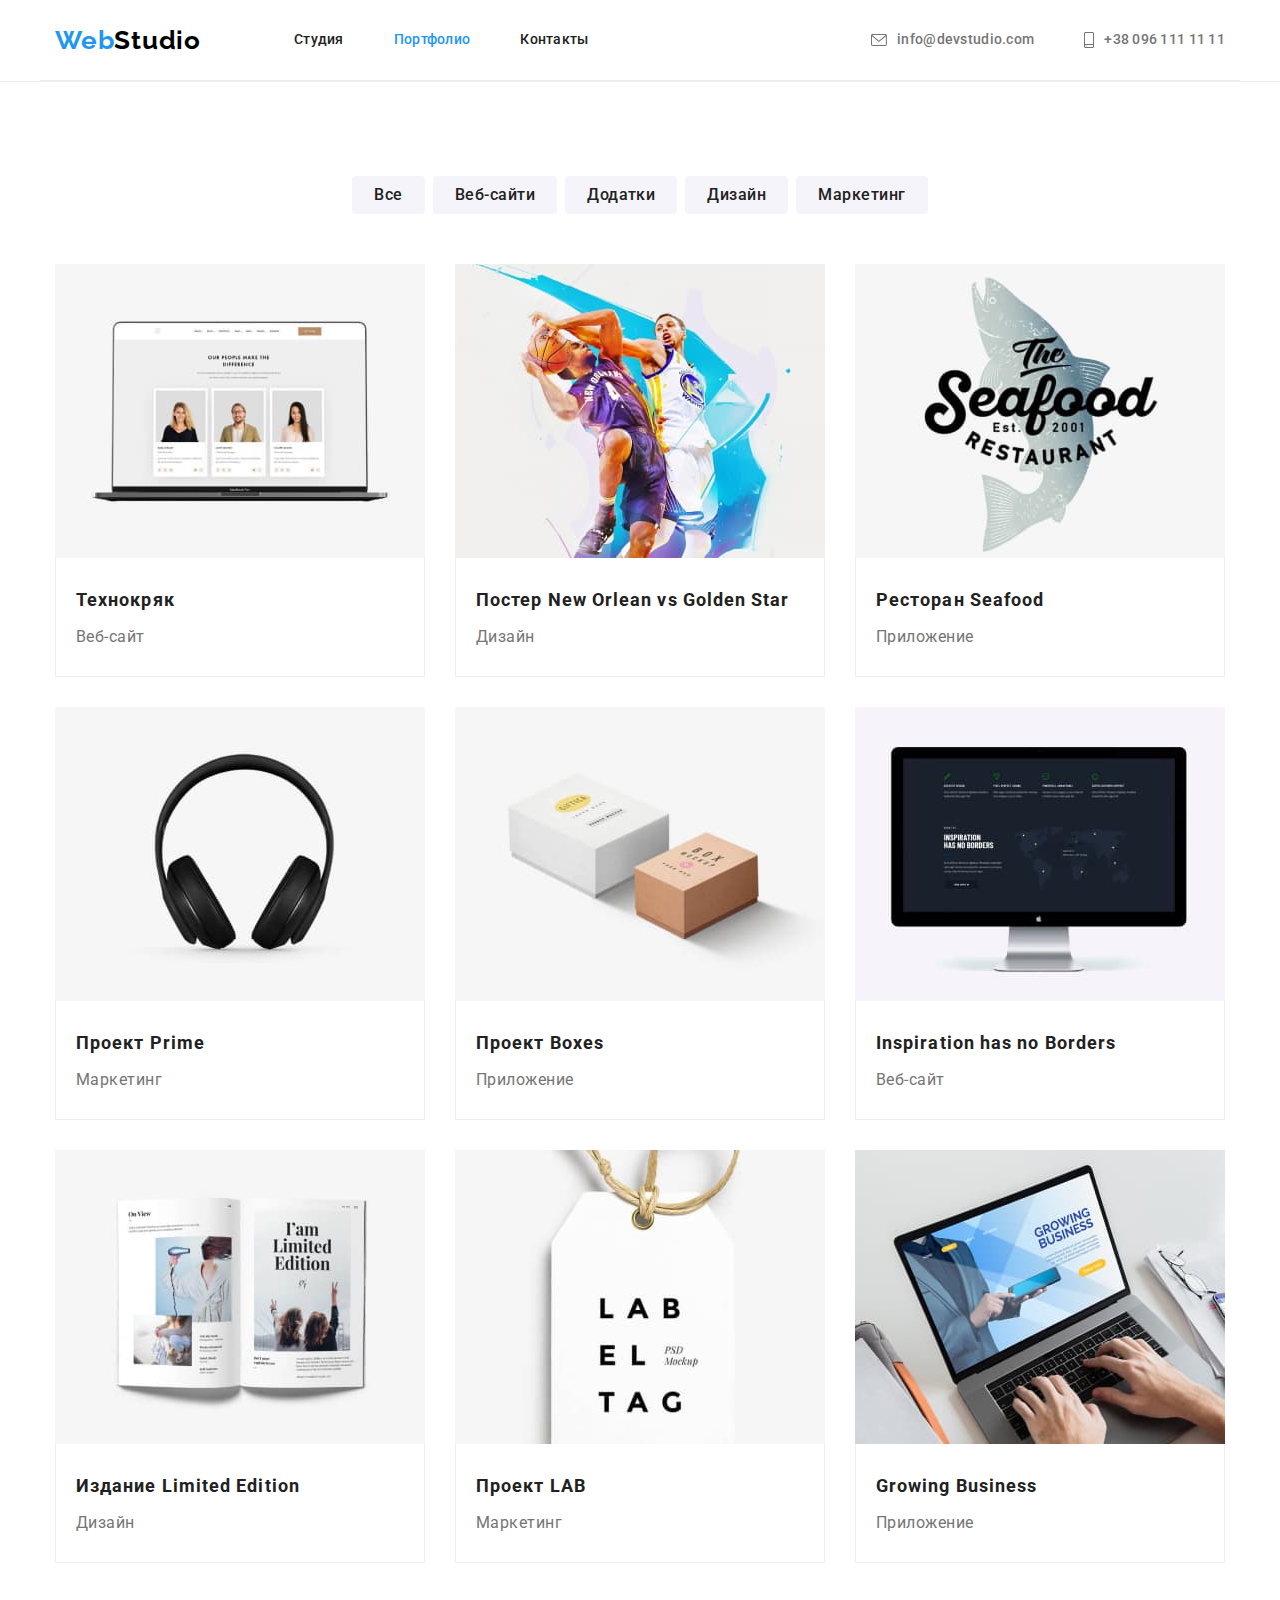
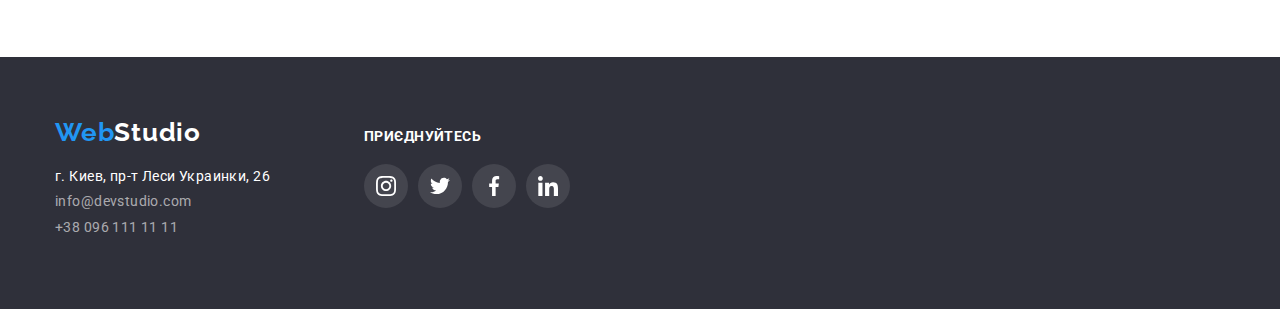
==== portfolio.html @ e6a3b4f1 "Initial commit" ====
<!DOCTYPE html>
<html lang="ru">
  <head>
    <meta charset="UTF-8" />
    <meta http-equiv="X-UA-Compatible" content="IE=edge" />
    <meta name="viewport" content="width=device-width, initial-scale=1.0" />
    <title>Studio</title>
    <link rel="preconnect" href="https://fonts.googleapis.com" />
    <link rel="preconnect" href="https://fonts.gstatic.com" crossorigin />
    <link
      href="https://fonts.googleapis.com/css2?family=Raleway:wght@700&family=Roboto:wght@400;500;700;900&display=swap"
      rel="stylesheet"
    />
    <link
      rel="stylesheet"
      href="https://cdnjs.cloudflare.com/ajax/libs/modern-normalize/1.1.0/modern-normalize.css"
      integrity="sha512-Y0MM+V6ymRKN2zStTqzQ227DWhhp4Mzdo6gnlRnuaNCbc+YN/ZH0sBCLTM4M0oSy9c9VKiCvd4Jk44aCLrNS5Q=="
      crossorigin="anonymous"
      referrerpolicy="no-referrer"
    />
    <link rel="stylesheet" href="./css/styles.css" />
  </head>
  <body>
    <header class="header">
      <div class="container">
        <nav class="header-nav">
          <a lang="en" href="" class="link logo-base"
            ><span class="logo-web">Web</span><span class="logo-Stu-header">Studio</span></a
          >
          <ul class="header-list list">
            <li><a href="./index.html" class="header-item link">Студия</a></li>
            <li><a href="./portfolio.html" class="header-item link choice">Портфолио</a></li>
            <li><a href="" class="header-item link">Контакты</a></li>
          </ul>
        </nav>
        <ul class="header-list list">
          <li class="header-list-item">
            <a lang="en" href="mailto:info@devstudio.com" class="header-mail link">
              <svg class="header-link-icon" width="16" height="12">
                <use href="./images/icon.svg#icon-envelope"></use></svg
              >info@devstudio.com</a
            >
          </li>
          <li class="header-list-item">
            <a lang="en" href="telto:+380961111111" class="header-tel link">
              <svg class="header-link-icon" width="10px" height="16px">
                <use href="./images/icon.svg#icon-smartphone"></use></svg
              >+38 096 111 11 11</a
            >
          </li>
        </ul>
      </div>
    </header>
    <main>
      <section class="section">
        <div class="container">
          <ul class="portfolio-list list">
            <li><button type="button" class="portfolio-list-btn">Все</button></li>
            <li><button type="button" class="portfolio-list-btn">Веб-сайти</button></li>
            <li><button type="button" class="portfolio-list-btn">Додатки</button></li>
            <li><button type="button" class="portfolio-list-btn">Дизайн</button></li>
            <li><button type="button" class="portfolio-list-btn">Маркетинг</button></li>
          </ul>

          <ul class="portfolio-list-pic list">
            <li class="portfolio-list-block">
              <a href="" class="portfolio-link-title link">
                <img src="./images/portfolio1.jpg" alt="notebook" width="370" height="294" />
                <div class="container-title">
                  <h2 class="portfolio-list-title list">Технокряк</h2>
                  <p class="portfolio-list-after-title">Веб-сайт</p>
                </div>
              </a>
            </li>
            <li class="portfolio-list-block">
              <a href="" class="portfolio-link-title link">
                <img src="./images/portfolio2.jpg" alt="poster" width="370" height="294" />
                <div class="container-title">
                  <h2 class="portfolio-list-title">Постер New Orlean vs Golden Star</h2>
                  <p class="portfolio-list-after-title">Дизайн</p>
                </div>
              </a>
            </li>
            <li class="portfolio-list-block">
              <a href="" class="portfolio-link-title link">
                <img src="./images/portfolio3.jpg" alt="restaurant logo" width="370" height="294" />
                <div class="container-title">
                  <h2 class="portfolio-list-title">Ресторан Seafood</h2>
                  <p class="portfolio-list-after-title">Приложение</p>
                </div>
              </a>
            </li>
            <li class="portfolio-list-block">
              <a href="" class="portfolio-link-title link">
                <img src="./images/portfolio4.jpg" alt="headphones" width="370" height="294" />
                <div class="container-title">
                  <h2 class="portfolio-list-title">Проект Prime</h2>
                  <p class="portfolio-list-after-title">Маркетинг</p>
                </div>
              </a>
            </li>
            <li class="portfolio-list-block">
              <a href="" class="portfolio-link-title link">
                <img src="./images/portfolio5.jpg" alt="boxes" width="370" height="294" />
                <div class="container-title">
                  <h2 class="portfolio-list-title">Проект Boxes</h2>
                  <p class="portfolio-list-after-title">Приложение</p>
                </div>
              </a>
            </li>
            <li class="portfolio-list-block">
              <a href="" class="portfolio-link-title link">
                <img src="./images/portfolio6.jpg" alt="monitor" width="370" height="294" />
                <div class="container-title">
                  <h2 class="portfolio-list-title">Inspiration has no Borders</h2>
                  <p class="portfolio-list-after-title">Веб-сайт</p>
                </div>
              </a>
            </li>
            <li class="portfolio-list-block">
              <a href="" class="portfolio-link-title link">
                <img src="./images/portfolio7.jpg" alt="book" width="370" height="294" />
                <div class="container-title">
                  <h2 class="portfolio-list-title">Издание Limited Edition</h2>
                  <p class="portfolio-list-after-title">Дизайн</p>
                </div>
              </a>
            </li>
            <li class="portfolio-list-block">
              <a href="" class="portfolio-link-title link">
                <img src="./images/portfolio8.jpg" alt="project LAB" width="370" height="294" />
                <div class="container-title">
                  <h2 class="portfolio-list-title">Проект LAB</h2>
                  <p class="portfolio-list-after-title">Маркетинг</p>
                </div>
              </a>
            </li>
            <li class="portfolio-list-block">
              <a href="" class="portfolio-link-title link">
                <img src="./images/portfolio9.jpg" alt="notebook" width="370" height="294" />
                <div class="container-title">
                  <h2 class="portfolio-list-title">Growing Business</h2>
                  <p class="portfolio-list-after-title">Приложение</p>
                </div>
              </a>
            </li>
          </ul>
        </div>
      </section>
    </main>
   <footer class="footer">
      <div class="container footer-container">
        <div class="footer-block-adres">
          <a lang="en" href="" class="footer-logo link logo-base">
            <span class="logo-web">Web</span><span class="logo-Stu-footer">Studio</span>
          </a>
          <address class="footer-addres list">
            <p>г. Киев, пр-т Леси Украинки, 26</p>
            <ul class="footer-list list">
              <li class="footer-addres-list">
                <a
                  lang="en"
                  href="mailto:info@devstudio.com"
                  class="footer-addres-contact footer-mail link"
                  >info@devstudio.com
                </a>
              </li>
              <li>
                <a lang="en" href="telto:+380961111111" class="footer-addres-contact link"
                  >+38 096 111 11 11
                </a>
              </li>
            </ul>
          </address>
        </div>
        <div class="footer-soc">
          <h3 class="footer-title">приєднуйтесь</h3>
          <ul class="footer-soc-list list">
            <li class="footer-soc-item">
              <a href="" class="footer-soc-link">
                <svg class="footer-soc-icon" width="20" height="20">
                  <use href="./images/icon.svg#icon-instagram"></use>
                </svg>
              </a>
            </li>
            <li class="footer-soc-item">
              <a href="" class="footer-soc-link">
                <svg class="footer-soc-icon" width="20" height="20">
                  <use href="./images/icon.svg#icon-twitter"></use>
                </svg>
              </a>
            </li>
            <li class="footer-soc-item">
              <a href="" class="footer-soc-link">
                <svg class="footer-soc-icon" width="20" height="20">
                  <use href="./images/icon.svg#icon-facebook"></use>
                </svg>
              </a>
            </li>
            <li class="footer-soc-item">
              <a href="" class="footer-soc-link">
                <svg class="footer-soc-icon" width="20" height="20">
                  <use href="./images/icon.svg#icon-linkedin"></use>
                </svg>
              </a>
            </li>
          </ul>
        </div>
      </div>
    </footer>
  </body>
</html>
---- css/styles.css ----
:root {
  --main-color-blue: #2196f3;
  --main-color-grey: #757575;
  --main-color-white: #ffffff;
}

body {
  font-family: 'Roboto', sans-serif;
  color: #212121;
}

p,
h1,
h2,
h3,
h4,
h5,
h6 {
  margin: 0;
}

ul {
  margin: 0;
  padding-left: 0;
}

button {
  cursor: pointer;
}

img {
  display: block;
}

.list {
  list-style: none;
}

.link {
  text-decoration: none;
}

.container {
  width: 1200px;
  padding-left: 15px;
  padding-right: 15px;
  margin: 0 auto;
}

.section {
  padding-top: 94px;
  padding-bottom: 94px;
}
/* -----------HEADER------------- */

.header {
  border-bottom: 1px solid #ececec;
}

header .container {
  background-color: var(--main-color-white);
  border-bottom: 1px solid #ececec;
  display: flex;
  align-items: center;
}

.logo-base {
  font-family: 'Raleway';
  font-weight: 700;
  font-size: 26px;
  line-height: 1.19;
  letter-spacing: 0.03em;
}

.logo-web {
  color: var(--main-color-blue);
}

.logo-Stu-header {
  color: #000000;
}

.header-nav {
  display: flex;
  align-items: center;
}

.logo-base {
  margin-right: 93px;
}

.header-list {
  display: flex;
  column-gap: 50px;
  margin-left: auto;
}

.header-item {
  font-weight: 500;
  font-size: 14px;
  line-height: 1.14;
  letter-spacing: 0.02em;
  color: inherit;
  padding: 32px 0;
  display: block;
}

.header-item:hover,
.header-item:focus {
  color: var(--main-color-blue);
}

.choice {
  color: var(--main-color-blue);
}

.header-list-nav {
  margin-left: auto;
}

.header-list-item {
  display: flex;
  background-color: transparent;
  font: var(--main-color-grey);
}

.header-link-icon {
  margin-right: 10px;
  fill: currentColor;
}

.header-link-icon:hover,
.header-link-icon:focus {
  fill: var(--main-color-blue);
}

.header-mail {
  display: flex;
  align-items: center;
  font-weight: 500;
  font-size: 14px;
  line-height: 1.14;
  letter-spacing: 0.02em;
  color: var(--main-color-grey);
  padding-top: 32px;
  padding-bottom: 32px;
}

.header-tel {
  display: flex;
  align-items: center;
  font-weight: 500;
  font-size: 14px;
  line-height: 1.14;
  letter-spacing: 0.02em;
  color: var(--main-color-grey);
  padding-top: 32px;
  padding-bottom: 32px;
}

.header-mail:hover,
.header-mail:focus,
.header-tel:hover,
.header-tel:focus {
  color: var(--main-color-blue);
}

/* -----------HERO------------- */
.hero {
  background-image: linear-gradient(rgba(47, 48, 58, 0.4), rgba(47, 48, 58, 0.4)),
    url(../images/Img-header.jpg);
  max-width: 1600px;
  padding: 200px 0;
  margin: 0 auto;
}

.hero-title {
  font-weight: 900;
  font-size: 44px;
  line-height: 1.36x;
  text-align: center;
  letter-spacing: 0.06em;
  text-transform: uppercase;
  color: var(--main-color-white);
  margin: 0 auto 30px;
  width: 696px;
}

.hero-btn {
  font-weight: 700;
  font-size: 16px;
  line-height: 1.88;
  display: flex;
  align-items: center;
  text-align: center;
  letter-spacing: 0.06em;
  color: var(--main-color-white);
  background-color: var(--main-color-blue);
  box-shadow: 0px 4px 4px rgba(0, 0, 0, 0.15);
  border-radius: 4px;
  margin: 0 auto;
}

.hero-btn:hover,
.hero-btn:focus {
  background-color: #188ce8;
}

/* -----------SCILL------------- */

.skill {
  padding-top: 94px;
}

.skill-list {
  display: flex;
  justify-content: start;
  column-gap: 30px;
}

.skill-item {
  min-width: 270px;
}

.skill-item-box {
  display: flex;
  height: 120px;
  background-color: #f5f4fa;
  border-radius: 4px;
  justify-content: center;
  align-items: center;
  margin-bottom: 30px;
}

.skill-item-icon {
  width: 70px;
  height: 70px;
}

.skill-title {
  font-weight: 700;
  font-size: 14px;
  line-height: 1.14;
  letter-spacing: 0.03em;
  text-transform: uppercase;
  margin-bottom: 10px;
}

.skill-after-title {
  font-size: 14px;
  line-height: 1.71;
  letter-spacing: 0.03em;
  color: var(--main-color-grey);
}

/* -----------REFERRAL------------- */

.referral-title {
  font-weight: 700;
  font-size: 36px;
  line-height: 1.17;
  text-align: center;
  letter-spacing: 0.03em;
  margin-bottom: 50px;
}

.referral-list {
  display: flex;
  column-gap: 30px;
}

/* -----------TEAM------------- */

.team {
  background-color: #f5f4fa;
}

.team-item {
  background: var(--main-color-white);
  box-shadow: 0px 1px 3px rgba(0, 0, 0, 0.12), 0px 1px 1px rgba(0, 0, 0, 0.14),
    0px 2px 1px rgba(0, 0, 0, 0.2);
  border-radius: 0px 0px 4px 4px;
}

.team-title {
  font-weight: 700;
  font-size: 36px;
  line-height: 1.17x;
  text-align: center;
  letter-spacing: 0.03em;
  margin-bottom: 50px;
}

.team-list {
  display: flex;
  column-gap: 30px;
}

.team-name {
  padding: 30px 15px;
}
.team-name-list {
  display: flex;
  justify-content: center;
  gap: 10px;
}

.team-name-link {
  width: 44px;
  height: 44px;
  border-radius: 50%;
  display: flex;
  justify-content: center;
  align-items: center;
}

.team-name-link:hover,
.team-name-link:focus {
  background-color: #2196f3;
}

.team-name-icon {
  fill: #afb1b8;
}

.team-name-link:hover .team-name-icon,
.team-name-link:focus .team-name-icon {
  fill: #ffffff;
}

.team-item-title {
  font-weight: 500;
  font-size: 16px;
  line-height: 1.19;
  text-align: center;
  letter-spacing: 0.03em;
  margin-bottom: 10px;
}

.team-item-after-title {
  font-size: 16px;
  line-height: 1.19;
  text-align: center;
  letter-spacing: 0.03em;
  margin-bottom: 16px;
}

/* -----------CUSTOMERS------------- */

.customers-list {
  display: flex;
  justify-content: center;
  gap: 30px;
}

.customers-link {
  width: 170px;
  height: 92px;
  border: 1px solid #afb1b8;
  border-radius: 4px;
  display: flex;
  justify-content: center;
  align-items: center;
}

.customers-icon {
  width: 106px;
  height: 60px;
  fill: #afb1b8;
}

.customers-link:hover .customers-icon,
.customers-link:focus .customers-icon {
  fill: #2196f3;
}

.customers-link:hover,
.customers-link:focus {
  border: 1px solid #2196f3;
}

/* -----------FOOTER------------- */

.footer {
  background-color: #2f303a;
  padding: 60px 0;
}

.footer-logo {
  margin-bottom: 20px;
  display: block;
}

.logo-Stu-footer {
  color: var(--main-color-white);
}

.footer-container {
  display: flex;
  /* gap: 70px; */
  align-items: baseline;
}

.footer-addres {
  font-size: 14px;
  line-height: 1.17;
  letter-spacing: 0.03em;
  color: var(--main-color-white);

  display: block;
  font-style: normal;
  width: 231px;
  height: 81px;
}
.footer-list {
  margin-top: 9px;
}

.footer-addres-contact {
  font-size: 14px;
  line-height: 1.17;
  letter-spacing: 0.03em;
  color: rgba(255, 255, 255, 0.6);
}

.footer-addres-list {
  margin-bottom: 9px;
}

.footer-addres-contact:hover,
.footer-addres-contact:focus {
  color: var(--main-color-blue);
}

.footer-soc {
  margin-left: 70px;
}

.footer-soc-list {
  display: flex;
  gap: 10px;
}

.footer-title {
  font-size: 14px;
  line-height: 1, 14;
  letter-spacing: 0.03em;
  text-transform: uppercase;
  color: var(--main-color-white);
  margin-bottom: 20px;
}

.footer-soc-link {
  width: 44px;
  height: 44px;
  border-radius: 50%;
  background-color: rgba(255, 255, 255, 0.1);
  display: flex;
  justify-content: center;
  align-items: center;
}

.footer-soc-icon {
  fill: var(--main-color-white);
}

.footer-soc-link:hover,
.footer-soc-link:focus {
  background-color: var(--main-color-blue);
}

/* -----------PORTFOLIO.html------------- */

.portfolio-list-btn {
  font-weight: 500;
  font-size: 16px;
  line-height: 1.62;
  text-align: center;
  letter-spacing: 0.03em;
  padding: 6px 22px;
  border: none;
  color: #212121;
  background-color: #f5f4fa;
  border-radius: 4px;
  letter-spacing: 0.03em;
}

.portfolio-list {
  display: flex;
  column-gap: 8px;
  justify-content: center;
  margin-bottom: 50px;
}

.portfolio-btn {
  width: 575px;
  margin: auto;
}

.portfolio-list-btn:hover,
.portfolio-list-btn:focus {
  background-color: var(--main-color-blue);
  color: var(--main-color-white);
  box-shadow: 0px 3px 1px rgba(0, 0, 0, 0.1), 0px 1px 2px rgba(0, 0, 0, 0.08),
    0px 2px 2px rgba(0, 0, 0, 0.12);
  border-radius: 4px;
  letter-spacing: 0.03em;
}

.portfolio-list-pic {
  display: flex;
  flex-wrap: wrap;
  justify-content: center;
  gap: 30px;
}

.portfolio-list-block {
  background: #ffffff;
}

.portfolio-link-title {
  display: block;
}

.portfolio-link-title:hover,
.portfolio-link-title:focus {
  box-shadow: 0 1px 1px rgba(0, 0, 0, 0.12), 0 4px 4px rgba(0, 0, 0, 0.06),
    1px 4px 6px rgba(0, 0, 0, 0.16);
}

.container-title {
  padding: 24px 20px;
  border-left: 1px solid #eeeeee;
  border-right: 1px solid #eeeeee;
  border-bottom: 1px solid #eeeeee;
}

.portfolio-list-title {
  font-weight: 700;
  font-size: 18px;
  line-height: 2;
  letter-spacing: 0.06em;
  color: #212121;
  background-color: var(--main-color-white);
  margin-bottom: 4px;
}

.portfolio-list-after-title {
  font-weight: 400;
  font-size: 16px;
  line-height: 1.88;
  letter-spacing: 0.03em;
  color: var(--main-color-grey);
  background-color: var(--main-color-white);
}
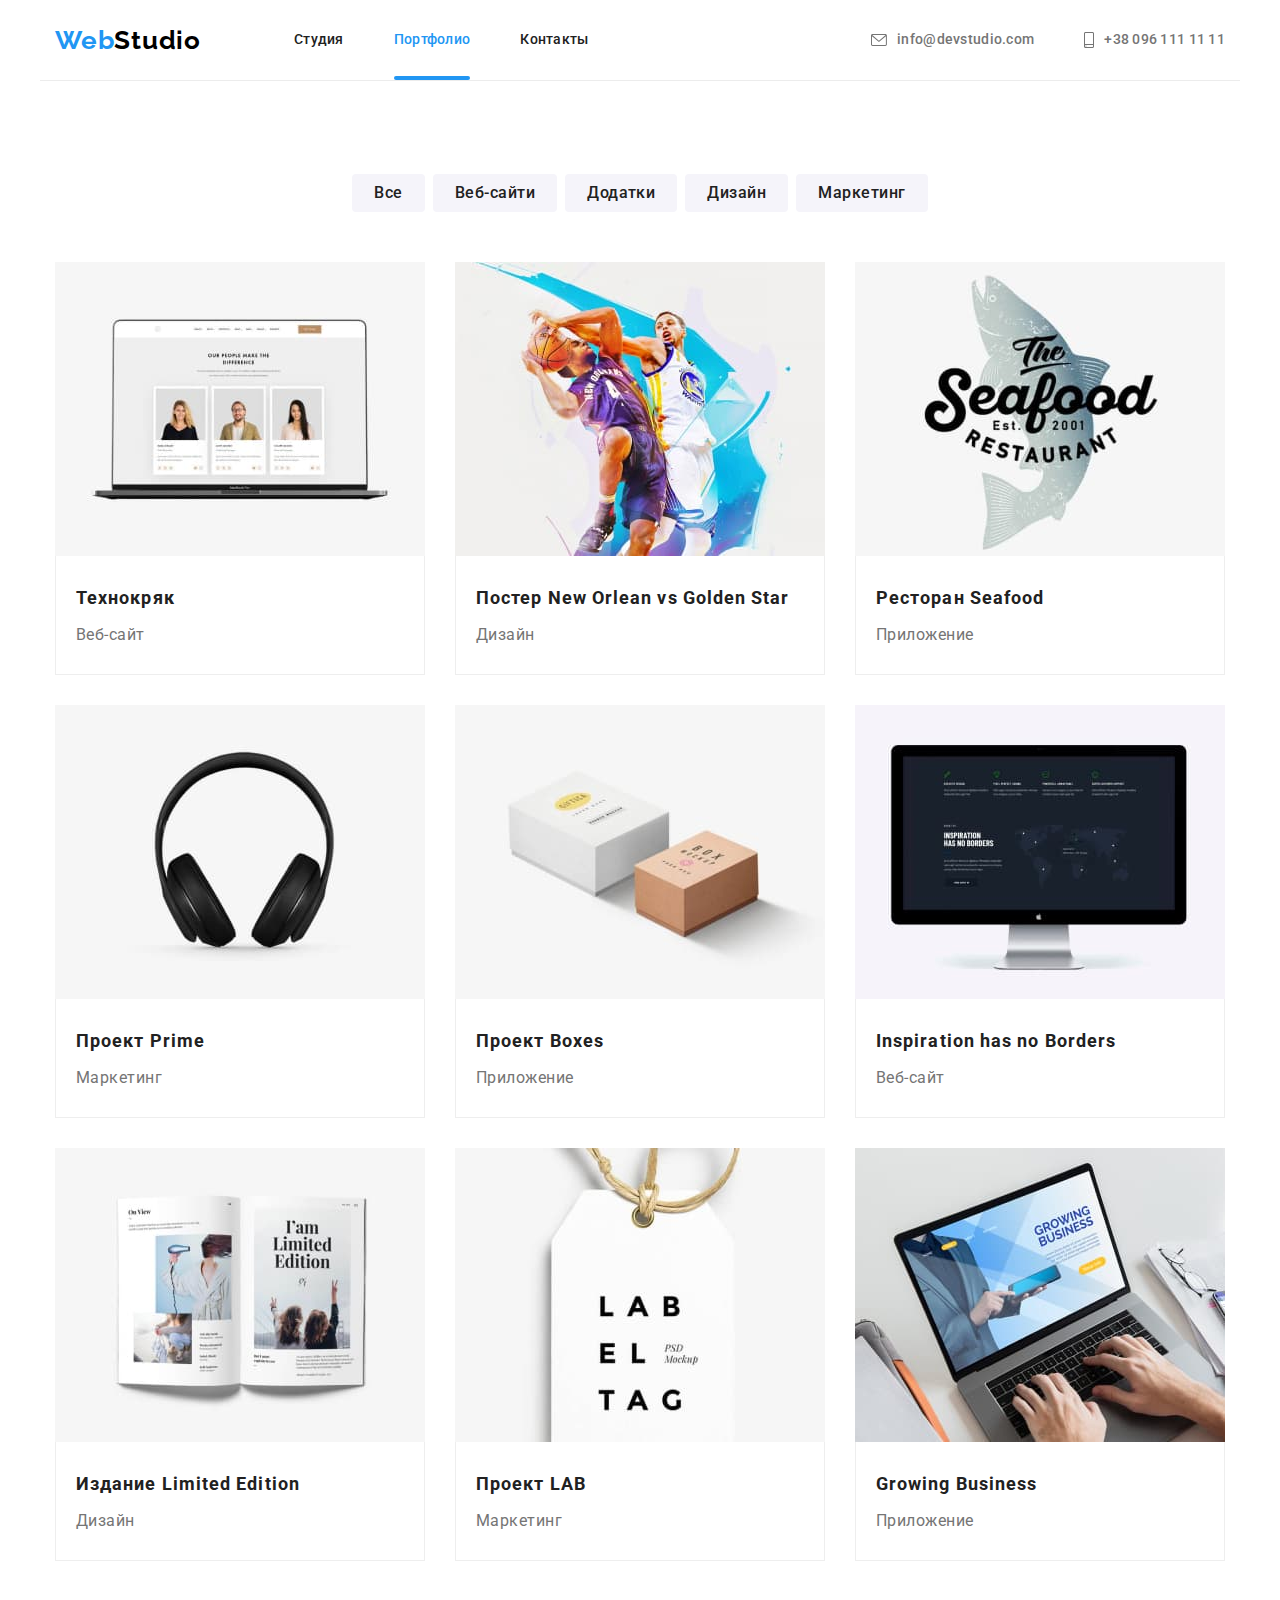
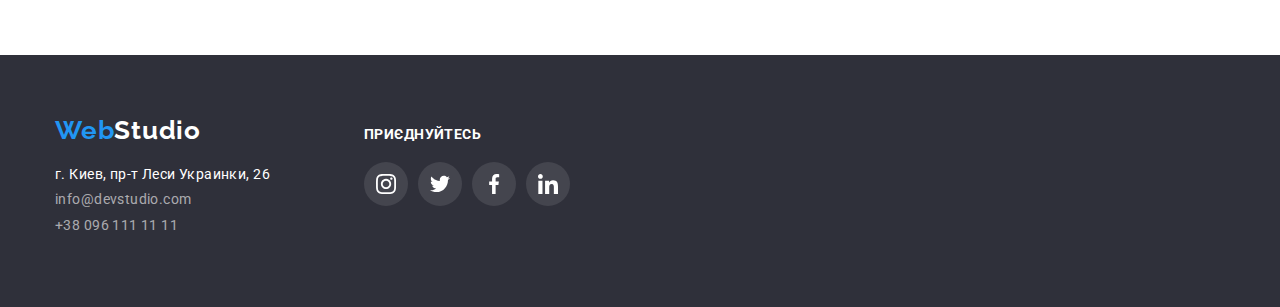
==== commit 0351e958: "add modal" ====
--- a/portfolio.html
+++ b/portfolio.html
@@ -45,13 +45,13 @@
             <a lang="en" href="telto:+380961111111" class="header-tel link">
               <svg class="header-link-icon" width="10px" height="16px">
                 <use href="./images/icon.svg#icon-smartphone"></use></svg
-              >+38 096 111 11 11</a
-            >
+              >+38 096 111 11 11
+            </a>
           </li>
         </ul>
       </div>
     </header>
-    <main>
+    <main class="main">
       <section class="section">
         <div class="container">
           <ul class="portfolio-list list">
@@ -65,7 +65,14 @@
           <ul class="portfolio-list-pic list">
             <li class="portfolio-list-block">
               <a href="" class="portfolio-link-title link">
-                <img src="./images/portfolio1.jpg" alt="notebook" width="370" height="294" />
+                <div class="portfolio-link-block">
+                  <img src="./images/portfolio1.jpg" alt="notebook" width="370" height="294" />
+                  <p class="portfolio-link-text">
+                    Ресурс пропонує комплексні пропозиції з різним рівнем функціоналу та сервісів.
+                    Все це дозволить відвідувачу отримати вичерпні відомості про компанію чи
+                    приватну особу.
+                  </p>
+                </div>
                 <div class="container-title">
                   <h2 class="portfolio-list-title list">Технокряк</h2>
                   <p class="portfolio-list-after-title">Веб-сайт</p>
@@ -74,7 +81,14 @@
             </li>
             <li class="portfolio-list-block">
               <a href="" class="portfolio-link-title link">
-                <img src="./images/portfolio2.jpg" alt="poster" width="370" height="294" />
+                <div class="portfolio-link-block">
+                  <img src="./images/portfolio2.jpg" alt="poster" width="370" height="294" />
+                  <p class="portfolio-link-text">
+                    Ресурс пропонує комплексні пропозиції з різним рівнем функціоналу та сервісів.
+                    Все це дозволить відвідувачу отримати вичерпні відомості про компанію чи
+                    приватну особу.
+                  </p>
+                </div>
                 <div class="container-title">
                   <h2 class="portfolio-list-title">Постер New Orlean vs Golden Star</h2>
                   <p class="portfolio-list-after-title">Дизайн</p>
@@ -83,7 +97,19 @@
             </li>
             <li class="portfolio-list-block">
               <a href="" class="portfolio-link-title link">
-                <img src="./images/portfolio3.jpg" alt="restaurant logo" width="370" height="294" />
+                <div class="portfolio-link-block">
+                  <img
+                    src="./images/portfolio3.jpg"
+                    alt="restaurant logo"
+                    width="370"
+                    height="294"
+                  />
+                  <p class="portfolio-link-text">
+                    Ресурс пропонує комплексні пропозиції з різним рівнем функціоналу та сервісів.
+                    Все це дозволить відвідувачу отримати вичерпні відомості про компанію чи
+                    приватну особу.
+                  </p>
+                </div>
                 <div class="container-title">
                   <h2 class="portfolio-list-title">Ресторан Seafood</h2>
                   <p class="portfolio-list-after-title">Приложение</p>
@@ -92,7 +118,14 @@
             </li>
             <li class="portfolio-list-block">
               <a href="" class="portfolio-link-title link">
-                <img src="./images/portfolio4.jpg" alt="headphones" width="370" height="294" />
+                <div class="portfolio-link-block">
+                  <img src="./images/portfolio4.jpg" alt="headphones" width="370" height="294" />
+                  <p class="portfolio-link-text">
+                    Ресурс пропонує комплексні пропозиції з різним рівнем функціоналу та сервісів.
+                    Все це дозволить відвідувачу отримати вичерпні відомості про компанію чи
+                    приватну особу.
+                  </p>
+                </div>
                 <div class="container-title">
                   <h2 class="portfolio-list-title">Проект Prime</h2>
                   <p class="portfolio-list-after-title">Маркетинг</p>
@@ -101,7 +134,14 @@
             </li>
             <li class="portfolio-list-block">
               <a href="" class="portfolio-link-title link">
-                <img src="./images/portfolio5.jpg" alt="boxes" width="370" height="294" />
+                <div class="portfolio-link-block">
+                  <img src="./images/portfolio5.jpg" alt="boxes" width="370" height="294" />
+                  <p class="portfolio-link-text">
+                    Ресурс пропонує комплексні пропозиції з різним рівнем функціоналу та сервісів.
+                    Все це дозволить відвідувачу отримати вичерпні відомості про компанію чи
+                    приватну особу.
+                  </p>
+                </div>
                 <div class="container-title">
                   <h2 class="portfolio-list-title">Проект Boxes</h2>
                   <p class="portfolio-list-after-title">Приложение</p>
@@ -110,7 +150,14 @@
             </li>
             <li class="portfolio-list-block">
               <a href="" class="portfolio-link-title link">
-                <img src="./images/portfolio6.jpg" alt="monitor" width="370" height="294" />
+                <div class="portfolio-link-block">
+                  <img src="./images/portfolio6.jpg" alt="monitor" width="370" height="294" />
+                  <p class="portfolio-link-text">
+                    Ресурс пропонує комплексні пропозиції з різним рівнем функціоналу та сервісів.
+                    Все це дозволить відвідувачу отримати вичерпні відомості про компанію чи
+                    приватну особу.
+                  </p>
+                </div>
                 <div class="container-title">
                   <h2 class="portfolio-list-title">Inspiration has no Borders</h2>
                   <p class="portfolio-list-after-title">Веб-сайт</p>
@@ -119,7 +166,14 @@
             </li>
             <li class="portfolio-list-block">
               <a href="" class="portfolio-link-title link">
-                <img src="./images/portfolio7.jpg" alt="book" width="370" height="294" />
+                <div class="portfolio-link-block">
+                  <img src="./images/portfolio7.jpg" alt="book" width="370" height="294" />
+                  <p class="portfolio-link-text">
+                    Ресурс пропонує комплексні пропозиції з різним рівнем функціоналу та сервісів.
+                    Все це дозволить відвідувачу отримати вичерпні відомості про компанію чи
+                    приватну особу.
+                  </p>
+                </div>
                 <div class="container-title">
                   <h2 class="portfolio-list-title">Издание Limited Edition</h2>
                   <p class="portfolio-list-after-title">Дизайн</p>
@@ -128,7 +182,14 @@
             </li>
             <li class="portfolio-list-block">
               <a href="" class="portfolio-link-title link">
-                <img src="./images/portfolio8.jpg" alt="project LAB" width="370" height="294" />
+                <div class="portfolio-link-block">
+                  <img src="./images/portfolio8.jpg" alt="project LAB" width="370" height="294" />
+                  <p class="portfolio-link-text">
+                    Ресурс пропонує комплексні пропозиції з різним рівнем функціоналу та сервісів.
+                    Все це дозволить відвідувачу отримати вичерпні відомості про компанію чи
+                    приватну особу.
+                  </p>
+                </div>
                 <div class="container-title">
                   <h2 class="portfolio-list-title">Проект LAB</h2>
                   <p class="portfolio-list-after-title">Маркетинг</p>
@@ -137,7 +198,14 @@
             </li>
             <li class="portfolio-list-block">
               <a href="" class="portfolio-link-title link">
-                <img src="./images/portfolio9.jpg" alt="notebook" width="370" height="294" />
+                <div class="portfolio-link-block">
+                  <img src="./images/portfolio9.jpg" alt="notebook" width="370" height="294" />
+                  <p class="portfolio-link-text">
+                    Ресурс пропонує комплексні пропозиції з різним рівнем функціоналу та сервісів.
+                    Все це дозволить відвідувачу отримати вичерпні відомості про компанію чи
+                    приватну особу.
+                  </p>
+                </div>
                 <div class="container-title">
                   <h2 class="portfolio-list-title">Growing Business</h2>
                   <p class="portfolio-list-after-title">Приложение</p>
@@ -148,7 +216,7 @@
         </div>
       </section>
     </main>
-   <footer class="footer">
+    <footer class="footer">
       <div class="container footer-container">
         <div class="footer-block-adres">
           <a lang="en" href="" class="footer-logo link logo-base">
--- a/css/styles.css
+++ b/css/styles.css
@@ -2,6 +2,7 @@
   --main-color-blue: #2196f3;
   --main-color-grey: #757575;
   --main-color-white: #ffffff;
+  --main-cubic: cubic-bezier(0.4, 0, 0.2, 1);
 }
 
 body {
@@ -54,7 +55,10 @@
 /* -----------HEADER------------- */
 
 .header {
-  border-bottom: 1px solid #ececec;
+  position: fixed;
+  width: 100%;
+  z-index: 10;
+  margin: auto 0;
 }
 
 header .container {
@@ -96,6 +100,7 @@
 }
 
 .header-item {
+  position: relative;
   font-weight: 500;
   font-size: 14px;
   line-height: 1.14;
@@ -103,6 +108,19 @@
   color: inherit;
   padding: 32px 0;
   display: block;
+  transition: color 250ms cubic-bezier(0.4, 0, 0.2, 1);
+}
+
+.header-item.link.choice::after {
+  content: '';
+  position: absolute;
+  display: block;
+  left: 0;
+  bottom: 0;
+  width: 100%;
+  height: 4px;
+  border-radius: 2px;
+  background: #2196f3;
 }
 
 .header-item:hover,
@@ -127,6 +145,7 @@
 .header-link-icon {
   margin-right: 10px;
   fill: currentColor;
+  transition: color 250ms cubic-bezier(0.4, 0, 0.2, 1);
 }
 
 .header-link-icon:hover,
@@ -134,7 +153,8 @@
   fill: var(--main-color-blue);
 }
 
-.header-mail {
+.header-mail,
+.header-tel {
   display: flex;
   align-items: center;
   font-weight: 500;
@@ -144,18 +164,7 @@
   color: var(--main-color-grey);
   padding-top: 32px;
   padding-bottom: 32px;
-}
-
-.header-tel {
-  display: flex;
-  align-items: center;
-  font-weight: 500;
-  font-size: 14px;
-  line-height: 1.14;
-  letter-spacing: 0.02em;
-  color: var(--main-color-grey);
-  padding-top: 32px;
-  padding-bottom: 32px;
+  transition: color 250ms cubic-bezier(0.4, 0, 0.2, 1);
 }
 
 .header-mail:hover,
@@ -163,6 +172,10 @@
 .header-tel:hover,
 .header-tel:focus {
   color: var(--main-color-blue);
+}
+
+.main {
+  padding-top: 80px;
 }
 
 /* -----------HERO------------- */
@@ -199,6 +212,8 @@
   box-shadow: 0px 4px 4px rgba(0, 0, 0, 0.15);
   border-radius: 4px;
   margin: 0 auto;
+
+  transition: background-color 250ms cubic-bezier(0.4, 0, 0.2, 1);
 }
 
 .hero-btn:hover,
@@ -312,6 +327,8 @@
   display: flex;
   justify-content: center;
   align-items: center;
+  transition: background-color 250ms cubic-bezier(0.4, 0, 0.2, 1),
+    color 250ms cubic-bezier(0.4, 0, 0.2, 1);
 }
 
 .team-name-link:hover,
@@ -361,12 +378,14 @@
   display: flex;
   justify-content: center;
   align-items: center;
+  transition: border 250ms cubic-bezier(0.4, 0, 0.2, 1);
 }
 
 .customers-icon {
   width: 106px;
   height: 60px;
   fill: #afb1b8;
+  transition: fill 250ms cubic-bezier(0.4, 0, 0.2, 1);
 }
 
 .customers-link:hover .customers-icon,
@@ -421,6 +440,7 @@
   line-height: 1.17;
   letter-spacing: 0.03em;
   color: rgba(255, 255, 255, 0.6);
+  transition: color 250ms cubic-bezier(0.4, 0, 0.2, 1);
 }
 
 .footer-addres-list {
@@ -458,6 +478,7 @@
   display: flex;
   justify-content: center;
   align-items: center;
+  transition: background-color 250ms cubic-bezier(0.4, 0, 0.2, 1);
 }
 
 .footer-soc-icon {
@@ -469,7 +490,56 @@
   background-color: var(--main-color-blue);
 }
 
-/* -----------PORTFOLIO.html------------- */
+/* -----------MODAL------------- */
+
+.backdrop {
+  position: fixed;
+  top: 0;
+  width: 100%;
+  height: 100%;
+  background-color: rgba(0, 0, 0, 0.2);
+  z-index: 20;
+  transition: opacity 250ms cubic-bezier(0.4, 0, 0.2, 1),
+    visibility 250ms cubic-bezier(0.4, 0, 0.2, 1);
+}
+
+.modal {
+  position: absolute;
+  width: 528px;
+  min-height: 581px;
+  background-color: var(--main-color-white);
+  border-radius: 4px;
+  top: 50%;
+  left: 50%;
+  transform: translate(-50%, -50%) scale(1);
+  transition: transform 2250ms cubic-bezier(0.4, 0, 0.2, 1);
+}
+
+.backdrop .is-hidden .modal {
+  transform: translate(-50%, -50%) scale(0);
+}
+
+.btn-close {
+  position: absolute;
+  display: flex;
+  justify-content: center;
+  align-items: center;
+  border-color: 1px solid rgba(0, 0, 0, 0.1);
+  background-color: #ffffff;
+
+  top: 8px;
+  right: 8px;
+  height: 30px;
+  width: 30px;
+  border-radius: 50%;
+}
+
+.is-hidden {
+  opacity: 0;
+  visibility: hidden;
+  pointer-events: none;
+}
+/* -----------PORTFOLIO------------- */
 
 .portfolio-list-btn {
   font-weight: 500;
@@ -483,18 +553,8 @@
   background-color: #f5f4fa;
   border-radius: 4px;
   letter-spacing: 0.03em;
-}
-
-.portfolio-list {
-  display: flex;
-  column-gap: 8px;
-  justify-content: center;
-  margin-bottom: 50px;
-}
-
-.portfolio-btn {
-  width: 575px;
-  margin: auto;
+  transition: background-color 250ms cubic-bezier(0.4, 0, 0.2, 1),
+    color 250ms cubic-bezier(0.4, 0, 0.2, 1), box-shadow 250ms cubic-bezier(0.4, 0, 0.2, 1);
 }
 
 .portfolio-list-btn:hover,
@@ -503,8 +563,18 @@
   color: var(--main-color-white);
   box-shadow: 0px 3px 1px rgba(0, 0, 0, 0.1), 0px 1px 2px rgba(0, 0, 0, 0.08),
     0px 2px 2px rgba(0, 0, 0, 0.12);
-  border-radius: 4px;
-  letter-spacing: 0.03em;
+}
+
+.portfolio-list {
+  display: flex;
+  column-gap: 8px;
+  justify-content: center;
+  margin-bottom: 50px;
+}
+
+.portfolio-btn {
+  width: 575px;
+  margin: auto;
 }
 
 .portfolio-list-pic {
@@ -518,14 +588,42 @@
   background: #ffffff;
 }
 
+.portfolio-list-block:hover .portfolio-link-text,
+.portfolio-list-block:focus .portfolio-link-text {
+  transform: translateY(0%);
+}
+
+.portfolio-link-block {
+  position: relative;
+  overflow: hidden;
+}
+
 .portfolio-link-title {
   display: block;
-}
-
-.portfolio-link-title:hover,
-.portfolio-link-title:focus {
+  transition: box-shadow 250ms cubic-bezier(0.4, 0, 0.2, 1);
+}
+
+.portfolio-list-block:hover .portfolio-link-title,
+.portfolio-list-block:focus .portfolio-link-title {
   box-shadow: 0 1px 1px rgba(0, 0, 0, 0.12), 0 4px 4px rgba(0, 0, 0, 0.06),
     1px 4px 6px rgba(0, 0, 0, 0.16);
+}
+
+.portfolio-link-text {
+  font-weight: 400;
+  font-size: 18px;
+  line-height: 1.56;
+  letter-spacing: 0.03em;
+  color: var(--main-color-white);
+
+  position: absolute;
+  top: 0;
+  left: 0;
+  height: 100%;
+  padding: 24px 63px;
+  background: rgba(33, 150, 243, 0.9);
+  transform: translateY(100%);
+  transition: transform 2250ms cubic-bezier(0.4, 0, 0.2, 1);
 }
 
 .container-title {
